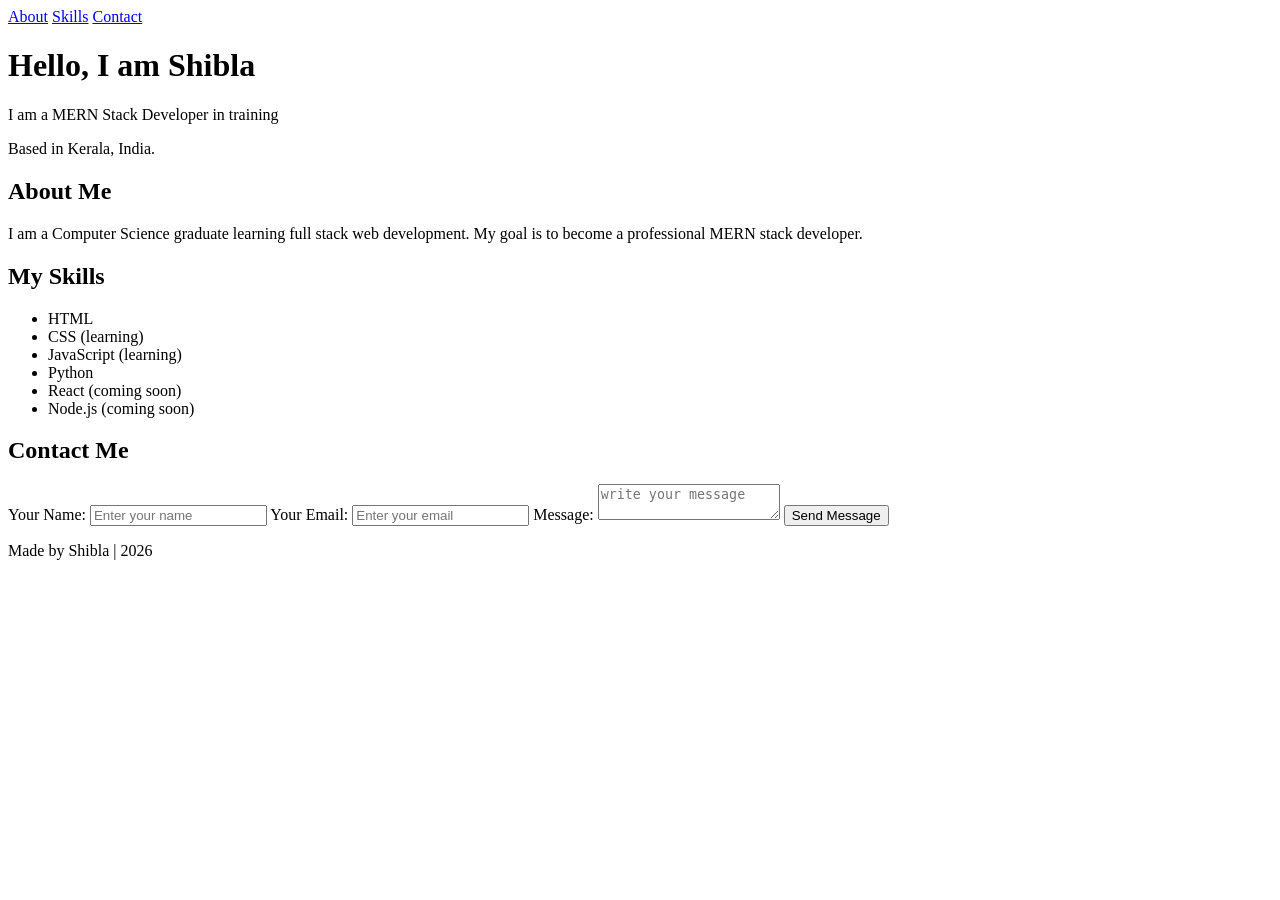
==== day01-html/index.html @ eee04cd0 "Day 01: First HTML portfolio page" ====
<DOCTYPE html>
  <html lang="en">
  <head>
    <meta charset="UTF-8"/>
    <meta name="viewport" content="width=device-width, initial-scale=1. 0"/>
    <title>Shibla -MERN Developer</title>
  </head>
 <body>

    <!--NAVIGATION-->
     <nav>
      <a href="#about">About</a>
      <a href="#skills">Skills</a>
      <a href="#contact">Contact</a>
     </nav>
    <!--HERO SECTION-->
     <header>
      <h1>Hello, I am Shibla</h1>
      <p>I am a MERN Stack Developer in training</p>
      <p>Based in Kerala, India.</p>
      </header>
      <!--ABOUT SECTION-->
     <section id="about">
        <h2>About Me</h2>
        <p>
          I am a Computer Science graduate learning full stack web development. My goal is to become a professional MERN stack developer.
                </p>
      </section>

      <!-- SKILLS SECTION-->
      <section id="skills">
        <h2>My Skills</h2>
        <ul>
          <li>HTML</li>
          <li>CSS (learning)</li>
          <li>JavaScript (learning)</li>
          <li>Python</li>
          <li>React (coming soon)</li>
          <li>Node.js (coming soon)</li>
        </ul>
      </section>
      <!--CONTACT DETAILS-->
      <section id="contact">
        <h2>Contact Me</h2>
        <form>
          <label for="name">Your Name:</label>
          <input type="text" id="name" placeholder="Enter your name"/>
        
          <label for="email">Your Email:</label>
          <input type="email" id="email" placeholder="Enter your email"/>

          <label for="message">Message:</label>
          <textarea id="message" placeholder="write your message"></textarea>    
          <button type="submit">Send Message</button>    
          </form>
      </section>

      <!--FOOTER-->
      <footer>
       <p> Made by Shibla | 2026</P>
      </footer>
 </body>
  </html
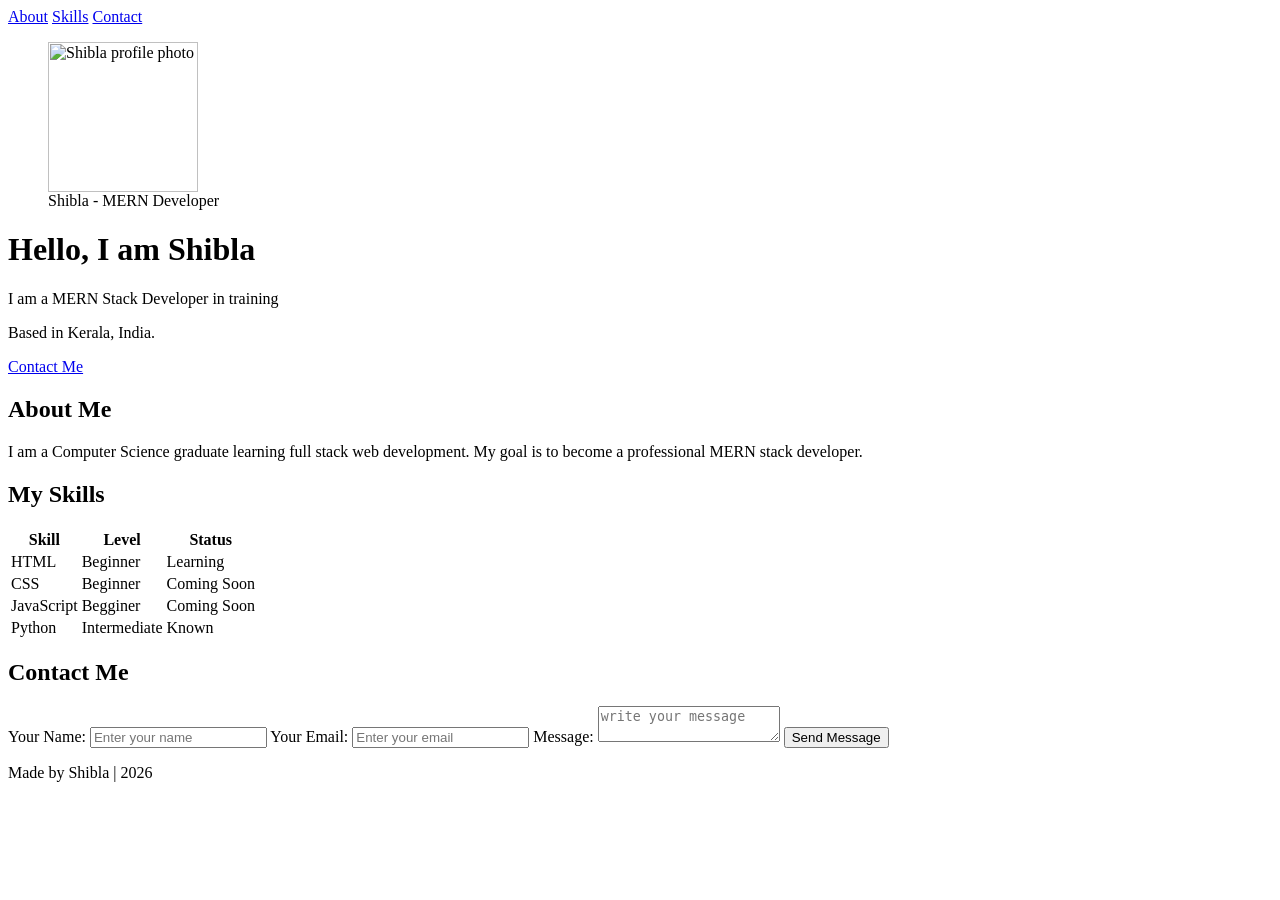
==== commit 20c19f66: "Day 02: Added image, figcaption and skills table" ====
--- a/day01-html/index.html
+++ b/day01-html/index.html
@@ -15,9 +15,18 @@
      </nav>
     <!--HERO SECTION-->
      <header>
+      <figure>
+        <img
+          src="https://placehold.co/150x150"
+          alt="Shibla profile photo"
+          width="150"
+          />
+          <figcaption>Shibla - MERN Developer</figcaption>
+       </figure>
       <h1>Hello, I am Shibla</h1>
       <p>I am a MERN Stack Developer in training</p>
       <p>Based in Kerala, India.</p>
+      <a href="mailto:shiblazain2gmail.com">Contact Me</a>
       </header>
       <!--ABOUT SECTION-->
      <section id="about">
@@ -30,14 +39,37 @@
       <!-- SKILLS SECTION-->
       <section id="skills">
         <h2>My Skills</h2>
-        <ul>
-          <li>HTML</li>
-          <li>CSS (learning)</li>
-          <li>JavaScript (learning)</li>
-          <li>Python</li>
-          <li>React (coming soon)</li>
-          <li>Node.js (coming soon)</li>
-        </ul>
+        <table>
+           <thead>
+             <tr>
+              <th>Skill</th>
+              <th>Level</th>
+              <th>Status</th>
+             </tr>
+           </thead>
+           <tbody>
+            <tr>
+              <td>HTML</td>
+              <td>Beginner</td>
+              <td>Learning</td>
+             </tr>
+             <tr>
+              <td>CSS </td>
+              <td>Beginner</td>
+              <td>Coming Soon</td>
+             </tr>
+             <tr>
+              <td>JavaScript</td>
+              <td>Begginer</td>
+              <td>Coming Soon</td>
+             </tr>
+             <tr>
+              <td>Python</td>
+              <td>Intermediate</td>
+              <td>Known</td>
+             </tr>
+           </tbody>
+          </table> 
       </section>
       <!--CONTACT DETAILS-->
       <section id="contact">
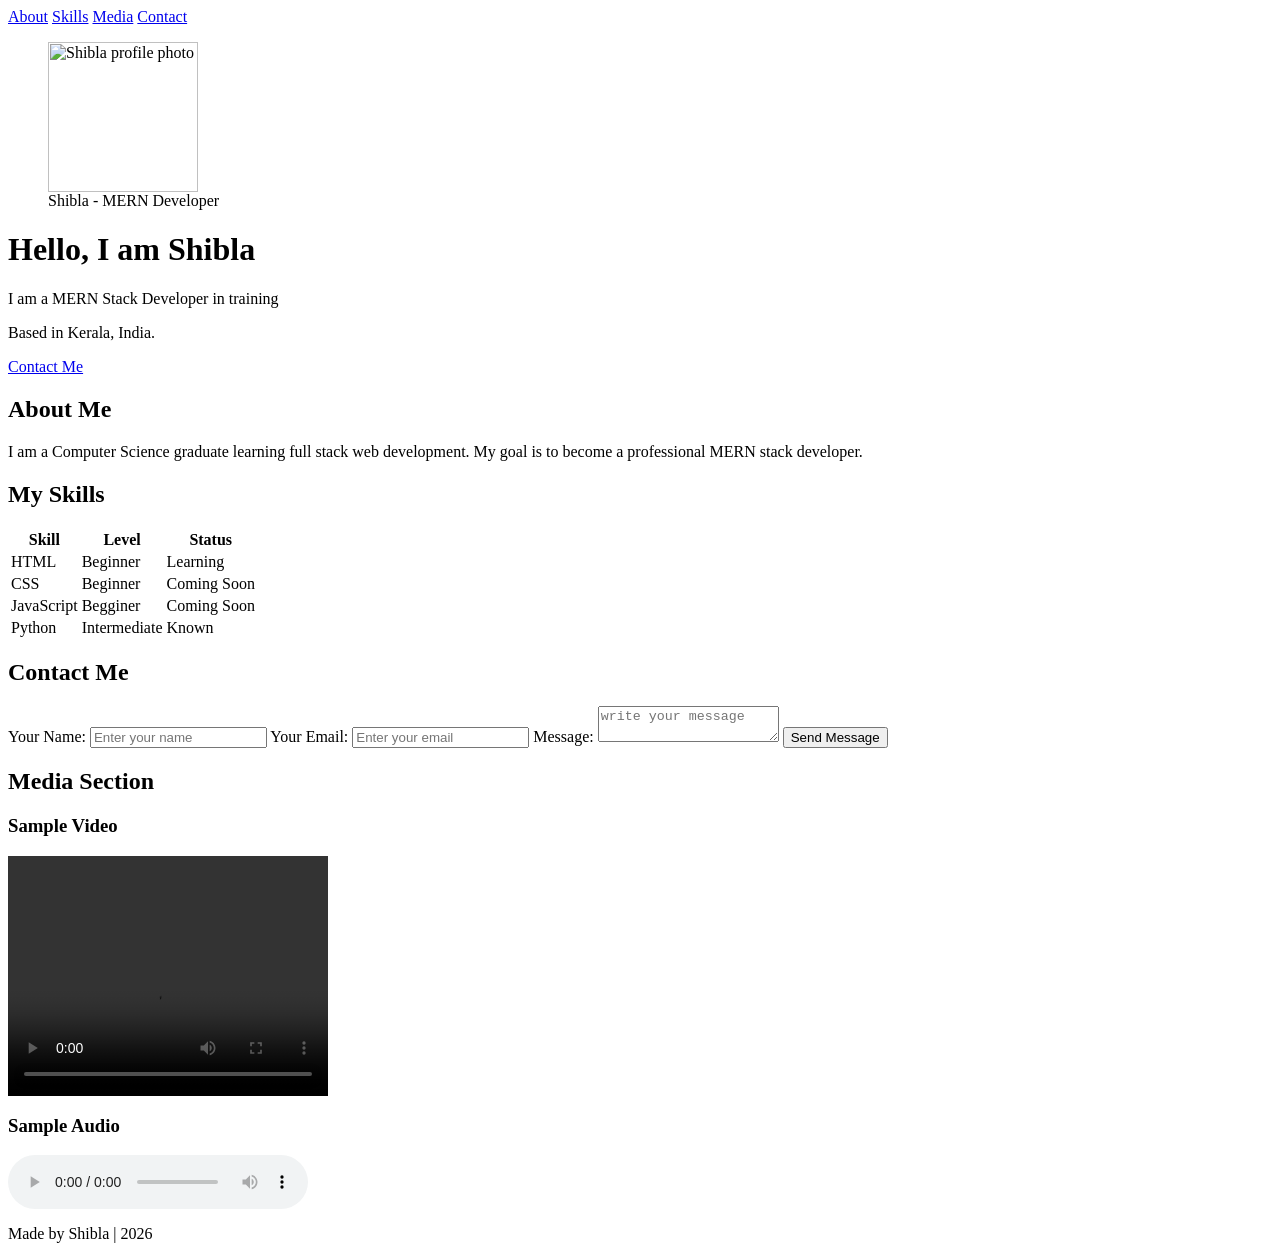
==== commit 488fb116: "Day 02: Added audio, video, figcaption, skills table" ====
--- a/day01-html/index.html
+++ b/day01-html/index.html
@@ -11,6 +11,7 @@
      <nav>
       <a href="#about">About</a>
       <a href="#skills">Skills</a>
+      <a href="#media">Media</a>
       <a href="#contact">Contact</a>
      </nav>
     <!--HERO SECTION-->
@@ -86,7 +87,28 @@
           <button type="submit">Send Message</button>    
           </form>
       </section>
-
+      <!--MEDIA SECTION-->
+      <section id="media">
+        <h2>Media Section</h2>
+        <!--VIDEO-->
+        <h3>Sample Video</h3>
+        <video width="320" height="240" controls>
+          <source
+            src="https://www.w3schools.com/html/mov_bbb.mp4"
+            type="video/mp4"
+            />
+            Your browser does not support video
+        </video>
+        <!--AUDIO-->
+        <h3>Sample Audio</h3>
+        <audio controls>
+          <source
+             src="https://www.w3schools.com/html/horse.mp3"
+             type="audio/mpeg"
+             />
+             Your browser does not support audio
+        </audio>
+       </section>
       <!--FOOTER-->
       <footer>
        <p> Made by Shibla | 2026</P>
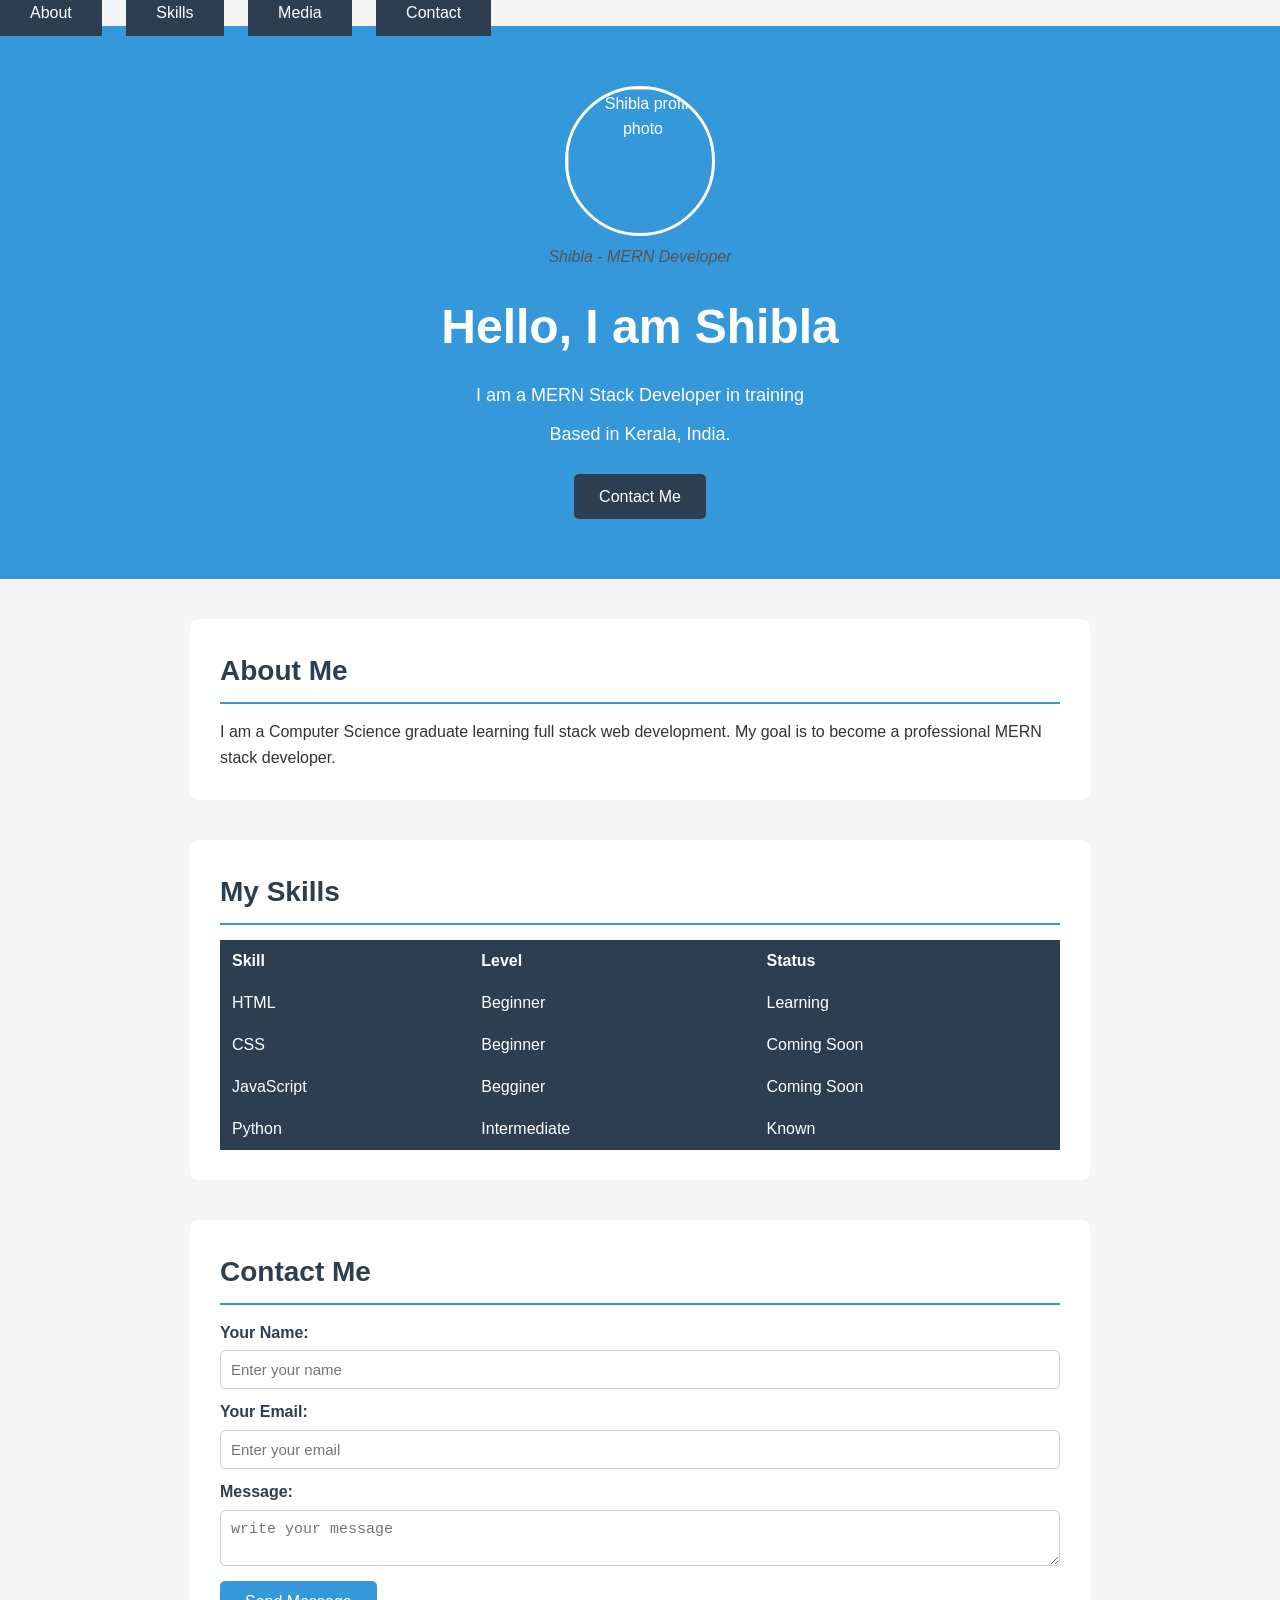
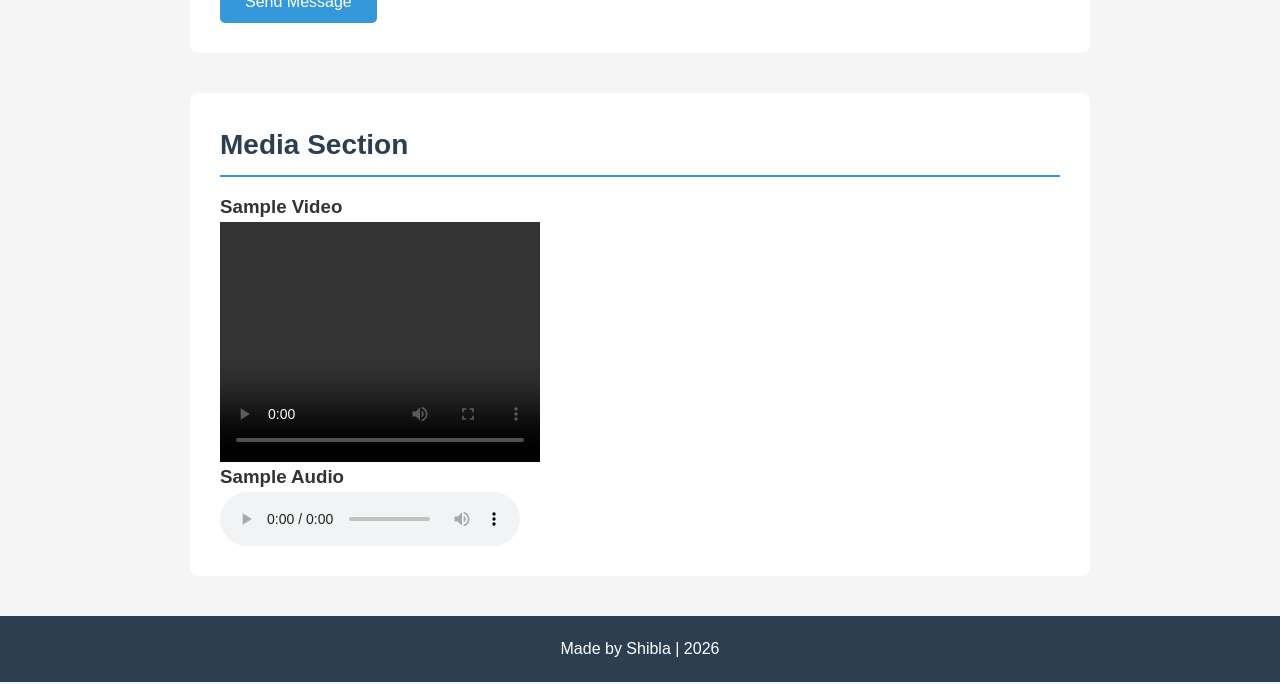
==== commit 2d043255: "Day 04: Added CSS styling to portfolio" ====
--- a/day01-html/index.html
+++ b/day01-html/index.html
@@ -4,6 +4,7 @@
     <meta charset="UTF-8"/>
     <meta name="viewport" content="width=device-width, initial-scale=1. 0"/>
     <title>Shibla -MERN Developer</title>
+    <link rel="stylesheet" href="style.css" >
   </head>
  <body>
 
--- a/day01-html/style.css
+++ b/day01-html/style.css
@@ -0,0 +1,167 @@
+/* ===== RESET =====*/
+* {
+  margin: 0;
+  padding: 0;
+  box-sizing: border-box;
+}
+
+/* ===== BODY ===== */
+body {
+  font-family: Arial, sans-serif;
+  font-size: 16px;
+  line-height: 1.6;
+  color: #333333;
+  background-color: #f5f5f5;
+}
+
+/* ===== NAVIGATION =====*/
+nav a {
+  color: #ffffff;
+  text-decoration: none;
+  margin-right: 20px;
+  font-size: 16px;
+  background-color: #2c3e50;
+  padding: 15px 30px;
+}
+
+nav a:hover {
+  color: #3498db;
+}
+
+/* ===== HEADER =====*/
+header {
+  background-color: #3498db;
+  color: white;
+  text-align: center;
+  padding: 60px 20px;
+}
+
+header h1 {
+  font-size: 48px;
+  margin-bottom: 15px;
+}
+
+header p {
+  font-size: 18px;
+  margin-bottom: 10px;
+}
+
+header a {
+  color: white;
+  background-color: #2c3e50;
+  padding: 10px 25px;
+  text-decoration: none;
+  border-radius: 5px;
+  display: inline-block;
+  margin-top: 15px;
+}
+
+header a:hover {
+  background-color: #1a252f;
+}
+
+/* ===== SECTIONS ===== */
+section {
+  max-width: 900px;
+  margin: 40px auto;
+  background-color: #ffffff;
+  padding: 30px;
+  border-radius: 8px;
+}
+
+section h2 {
+  font-size: 28px;
+  color: #2c3e50;
+  margin-bottom: 15px;
+  border-bottom: 2px solid #3498db;
+  padding-bottom: 8px;
+}
+
+/* ===== TABLE =====*/
+table {
+  width: 100%;
+  border-collapse: collapse;
+  margin-top: 15px;
+}
+
+th {
+  background-color: #2c3e50;
+  color: white;
+  padding: 12px;
+  text-align: left;
+}
+td {
+  background-color: #2c3e50;
+  color: white;
+  padding: 12px;
+  text-align: left;
+}
+tr:hover {
+  background-color: #f0f0f0;
+}
+
+/* ===== FORM =====*/
+label {
+  font-weight: bold;
+  color: #2c3e50;
+  display: block;
+  margin-top: 10px;
+}
+
+input,
+textarea {
+  padding: 10px;
+  border: 1px solid #cccccc;
+  border-radius: 5px;
+  font-size: 15px;
+  width: 100%;
+  margin-top: 5px;
+}
+
+input:focus,
+textarea:focus {
+  border-color: #3498db;
+  outline: none;
+}
+
+button {
+  background-color: #3498db;
+  color: white;
+  padding: 12px 25px;
+  border: none;
+  border-radius: 5px;
+  font-size: 16px;
+  cursor: pointer;
+  margin-top: 15px;
+}
+
+button:hover {
+  background-color: #2980b9;
+}
+
+/* ===== FOOTER ===== */
+footer {
+  background-color: #2c3e50;
+  color: white;
+  text-align: center;
+  padding: 20px;
+  margin-top: 40px;
+}
+
+/* ===== FIGURE =====*/
+figure {
+  text-align: center;
+  margin-bottom: 20px;
+}
+
+figcaption {
+  color: #555555;
+  margin-top: 8px;
+  font-style: italic;
+}
+
+/* ===== IMAGE =====*/
+img {
+  border-radius: 50%;
+  border: 3px solid white;
+}
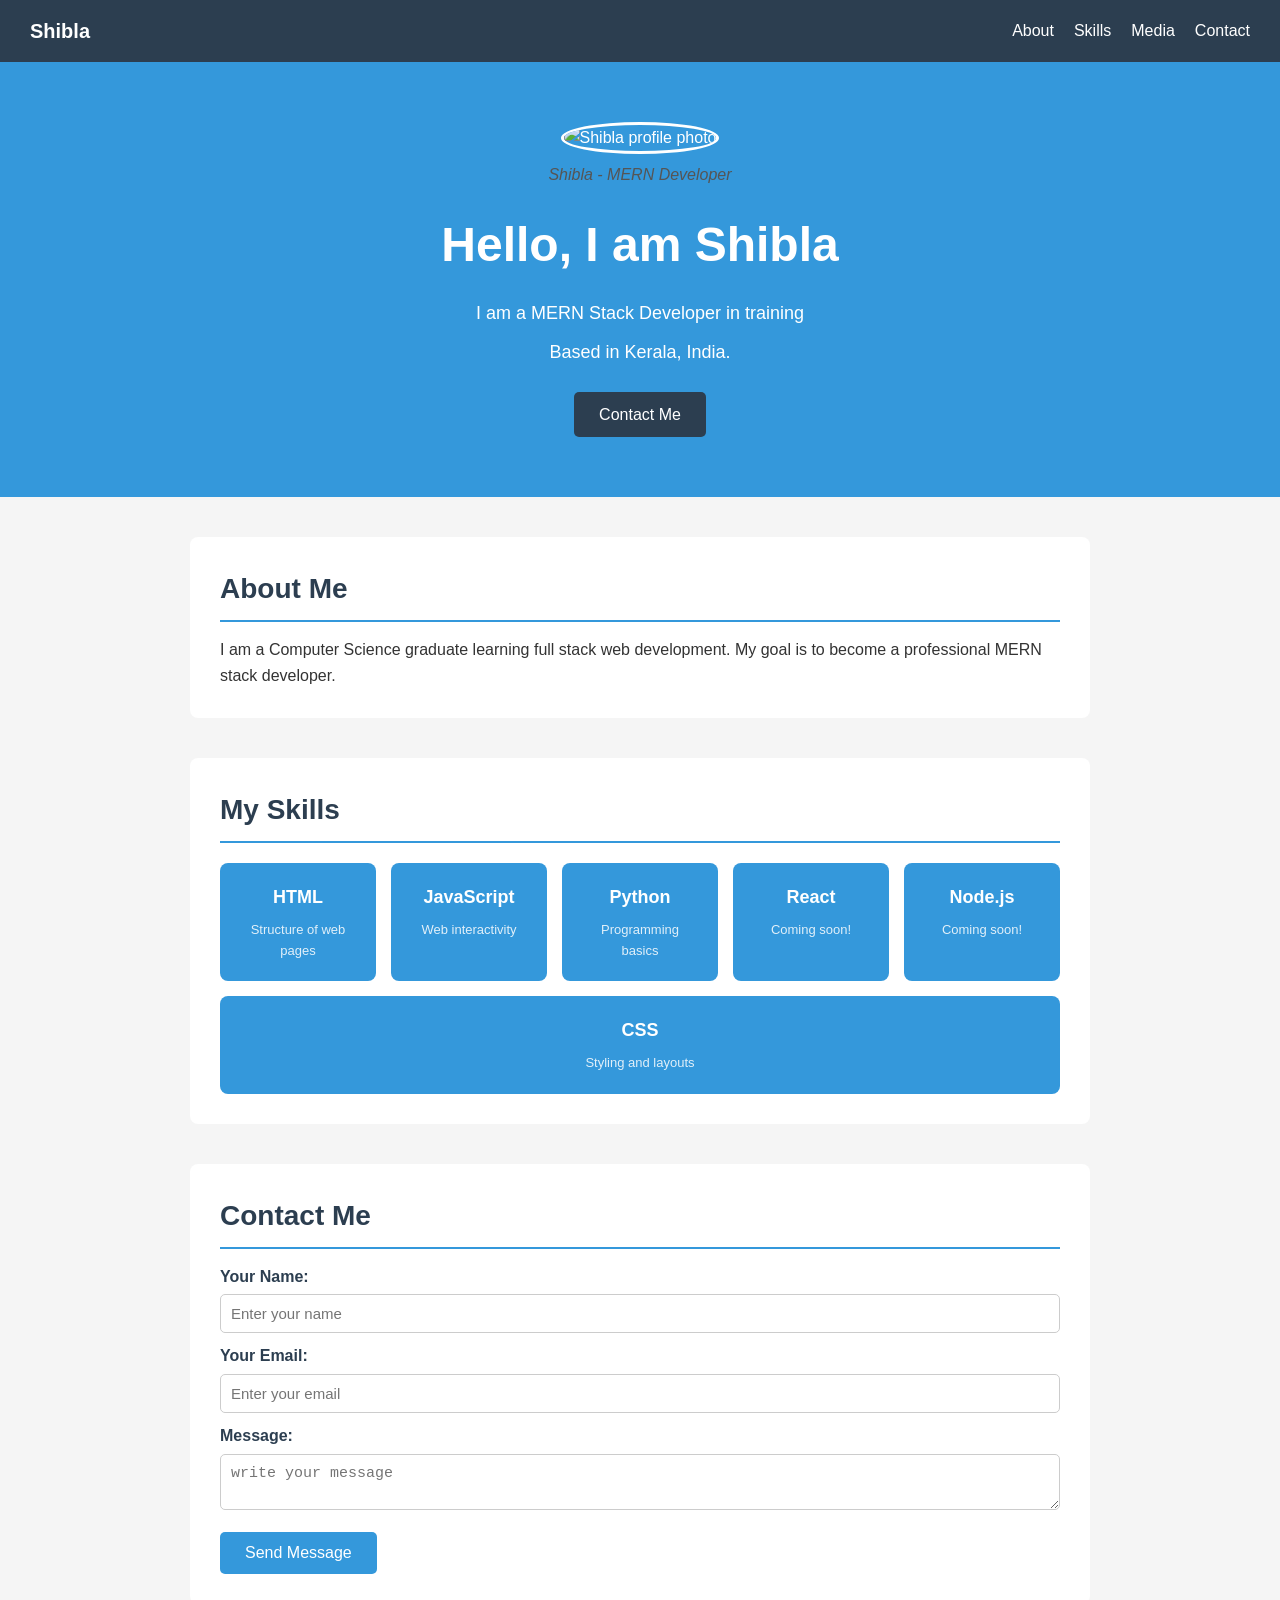
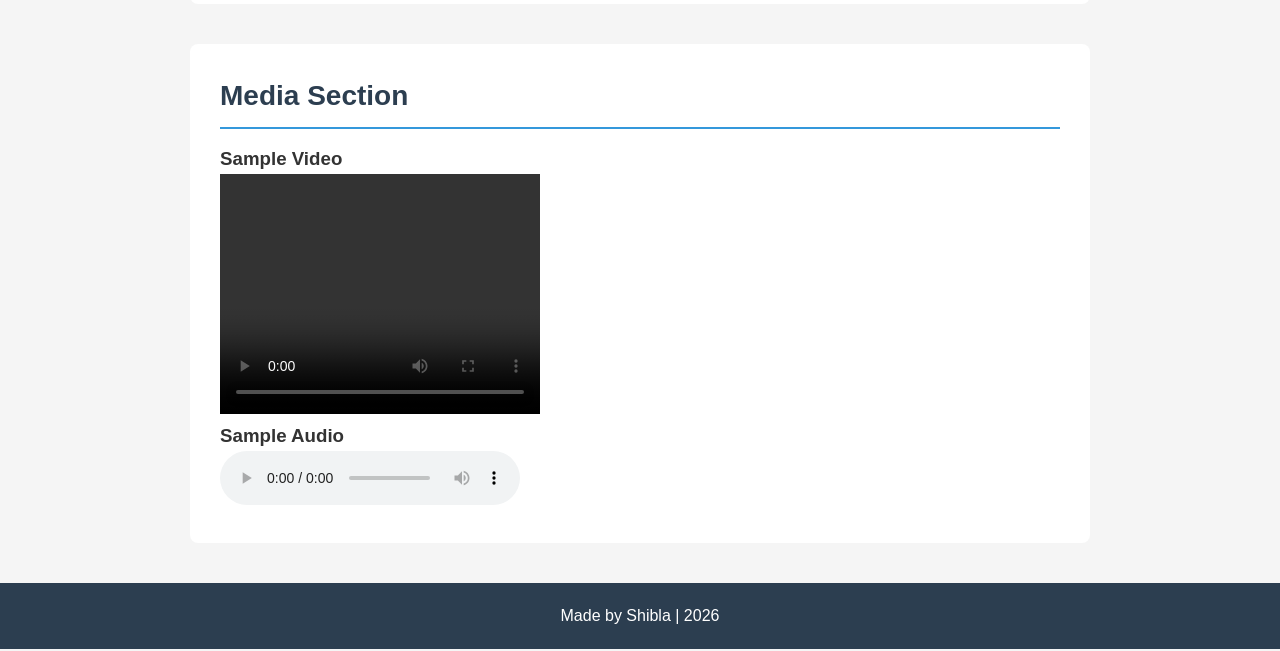
==== commit 8ab2029e: "Day 05: CSS+ Flexbox navbar and skills cards" ====
--- a/day01-html/index.html
+++ b/day01-html/index.html
@@ -1,118 +1,124 @@
-<DOCTYPE html>
-  <html lang="en">
+<!doctype html>
+<html lang="en">
   <head>
-    <meta charset="UTF-8"/>
-    <meta name="viewport" content="width=device-width, initial-scale=1. 0"/>
+    <meta charset="UTF-8" />
+    <meta name="viewport" content="width=device-width, initial-scale=1.0" />
     <title>Shibla -MERN Developer</title>
-    <link rel="stylesheet" href="style.css" >
+    <link rel="stylesheet" href="style.css" />
   </head>
- <body>
+  <body>
+    <!--NAVIGATION-->
+    <nav>
+      <!--Logo on the LEFT-->
+      <a href="#" class="nav-logo">Shibla</a>
 
-    <!--NAVIGATION-->
-     <nav>
-      <a href="#about">About</a>
-      <a href="#skills">Skills</a>
-      <a href="#media">Media</a>
-      <a href="#contact">Contact</a>
-     </nav>
+      <!--links on the RIGHT-->
+      <ul class="nav-links">
+        <li><a href="#about">About</a></li>
+        <li><a href="#skills">Skills</a></li>
+        <li><a href="#media">Media</a></li>
+        <li><a href="#contact">Contact</a></li>
+      </ul>
+    </nav>
+
     <!--HERO SECTION-->
-     <header>
+    <header>
       <figure>
         <img
           src="https://placehold.co/150x150"
           alt="Shibla profile photo"
           width="150"
-          />
-          <figcaption>Shibla - MERN Developer</figcaption>
-       </figure>
+        />
+        <figcaption>Shibla - MERN Developer</figcaption>
+      </figure>
       <h1>Hello, I am Shibla</h1>
       <p>I am a MERN Stack Developer in training</p>
       <p>Based in Kerala, India.</p>
-      <a href="mailto:shiblazain2gmail.com">Contact Me</a>
-      </header>
-      <!--ABOUT SECTION-->
-     <section id="about">
-        <h2>About Me</h2>
-        <p>
-          I am a Computer Science graduate learning full stack web development. My goal is to become a professional MERN stack developer.
-                </p>
-      </section>
+      <a href="mailto:shiblazain@gmail.com">Contact Me</a>
+    </header>
+    <!--ABOUT SECTION-->
+    <section id="about">
+      <h2>About Me</h2>
+      <p>
+        I am a Computer Science graduate learning full stack web development. My
+        goal is to become a professional MERN stack developer.
+      </p>
+    </section>
 
-      <!-- SKILLS SECTION-->
-      <section id="skills">
-        <h2>My Skills</h2>
-        <table>
-           <thead>
-             <tr>
-              <th>Skill</th>
-              <th>Level</th>
-              <th>Status</th>
-             </tr>
-           </thead>
-           <tbody>
-            <tr>
-              <td>HTML</td>
-              <td>Beginner</td>
-              <td>Learning</td>
-             </tr>
-             <tr>
-              <td>CSS </td>
-              <td>Beginner</td>
-              <td>Coming Soon</td>
-             </tr>
-             <tr>
-              <td>JavaScript</td>
-              <td>Begginer</td>
-              <td>Coming Soon</td>
-             </tr>
-             <tr>
-              <td>Python</td>
-              <td>Intermediate</td>
-              <td>Known</td>
-             </tr>
-           </tbody>
-          </table> 
-      </section>
-      <!--CONTACT DETAILS-->
-      <section id="contact">
-        <h2>Contact Me</h2>
-        <form>
-          <label for="name">Your Name:</label>
-          <input type="text" id="name" placeholder="Enter your name"/>
-        
-          <label for="email">Your Email:</label>
-          <input type="email" id="email" placeholder="Enter your email"/>
+    <!-- SKILLS SECTION-->
+    <section id="skills">
+      <h2>My Skills</h2>
+      <div class="skills-grid">
+        <div class="skill-card">
+          <h3>HTML</h3>
+          <p>Structure of web pages</p>
+        </div>
+        <div class="skill-card">
+          <h3>JavaScript</h3>
+          <p>Web interactivity</p>
+        </div>
 
-          <label for="message">Message:</label>
-          <textarea id="message" placeholder="write your message"></textarea>    
-          <button type="submit">Send Message</button>    
-          </form>
-      </section>
-      <!--MEDIA SECTION-->
-      <section id="media">
-        <h2>Media Section</h2>
-        <!--VIDEO-->
-        <h3>Sample Video</h3>
-        <video width="320" height="240" controls>
-          <source
-            src="https://www.w3schools.com/html/mov_bbb.mp4"
-            type="video/mp4"
-            />
-            Your browser does not support video
-        </video>
-        <!--AUDIO-->
-        <h3>Sample Audio</h3>
-        <audio controls>
-          <source
-             src="https://www.w3schools.com/html/horse.mp3"
-             type="audio/mpeg"
-             />
-             Your browser does not support audio
-        </audio>
-       </section>
-      <!--FOOTER-->
-      <footer>
-       <p> Made by Shibla | 2026</P>
-      </footer>
- </body>
-  </html
+        <div class="skill-card">
+          <h3>Python</h3>
+          <p>Programming basics</p>
+        </div>
+
+        <div class="skill-card">
+          <h3>React</h3>
+          <p>Coming soon!</p>
+        </div>
+
+        <div class="skill-card">
+          <h3>Node.js</h3>
+          <p>Coming soon!</p>
+        </div>
+
+        <div class="skill-card">
+          <h3>CSS</h3>
+          <p>Styling and layouts</p>
+        </div>
+      </div>
+    </section>
+    <!--CONTACT DETAILS-->
+    <section id="contact">
+      <h2>Contact Me</h2>
+      <form>
+        <label for="name">Your Name:</label>
+        <input type="text" id="name" placeholder="Enter your name" />
+
+        <label for="email">Your Email:</label>
+        <input type="email" id="email" placeholder="Enter your email" />
+
+        <label for="message">Message:</label>
+        <textarea id="message" placeholder="write your message"></textarea>
+        <button type="submit">Send Message</button>
+      </form>
+    </section>
+    <!--MEDIA SECTION-->
+    <section id="media">
+      <h2>Media Section</h2>
+      <!--VIDEO-->
+      <h3>Sample Video</h3>
+      <video width="320" height="240" controls>
+        <source
+          src="https://www.w3schools.com/html/mov_bbb.mp4"
+          type="video/mp4"
+        />
+        Your browser does not support video
+      </video>
+      <!--AUDIO-->
+      <h3>Sample Audio</h3>
+      <audio controls>
+        <source
+          src="https://www.w3schools.com/html/horse.mp3"
+          type="audio/mpeg"
+        />
+        Your browser does not support audio
+      </audio>
+    </section>
+    <!--FOOTER-->
+    <footer>
+      <p>Made by Shibla | 2026</p>
+    </footer>
+  </body>
+</html>
--- a/day01-html/style.css
+++ b/day01-html/style.css
@@ -15,16 +15,34 @@
 }
 
 /* ===== NAVIGATION =====*/
-nav a {
+nav {
+  background-color: #2c3e50;
+  display: flex;
+  justify-content: space-between;
+  align-items: center;
+  padding: 15px 30px;
+}
+
+.nav-logo {
+  color: white;
+  font-size: 20px;
+  font-weight: bold;
+  text-decoration: none;
+}
+
+.nav-links {
+  display: flex;
+  gap: 20px;
+  list-style: none;
+}
+
+.nav-links a {
   color: #ffffff;
   text-decoration: none;
-  margin-right: 20px;
   font-size: 16px;
-  background-color: #2c3e50;
-  padding: 15px 30px;
-}
-
-nav a:hover {
+}
+
+.nav-links a:hover {
   color: #3498db;
 }
 
@@ -91,8 +109,6 @@
   text-align: left;
 }
 td {
-  background-color: #2c3e50;
-  color: white;
   padding: 12px;
   text-align: left;
 }
@@ -165,3 +181,32 @@
   border-radius: 50%;
   border: 3px solid white;
 }
+
+.skills-grid {
+  display: flex;
+  flex-wrap: wrap;
+  gap: 15px;
+  margin-top: 20px;
+}
+.skill-card {
+  background-color: #3498db;
+  color: white;
+  padding: 20px;
+  border-radius: 8px;
+  flex: 1;
+  min-width: 150px;
+  text-align: center;
+}
+.skill-card h3 {
+  font-size: 18px;
+  margin-bottom: 8px;
+}
+.skill-card p {
+  font-size: 13px;
+  opacity: 0.85;
+}
+.skill-card:hover {
+  background-color: #2980b9;
+  transform: translateY(-3px);
+  transition: all 0.3s ease;
+}
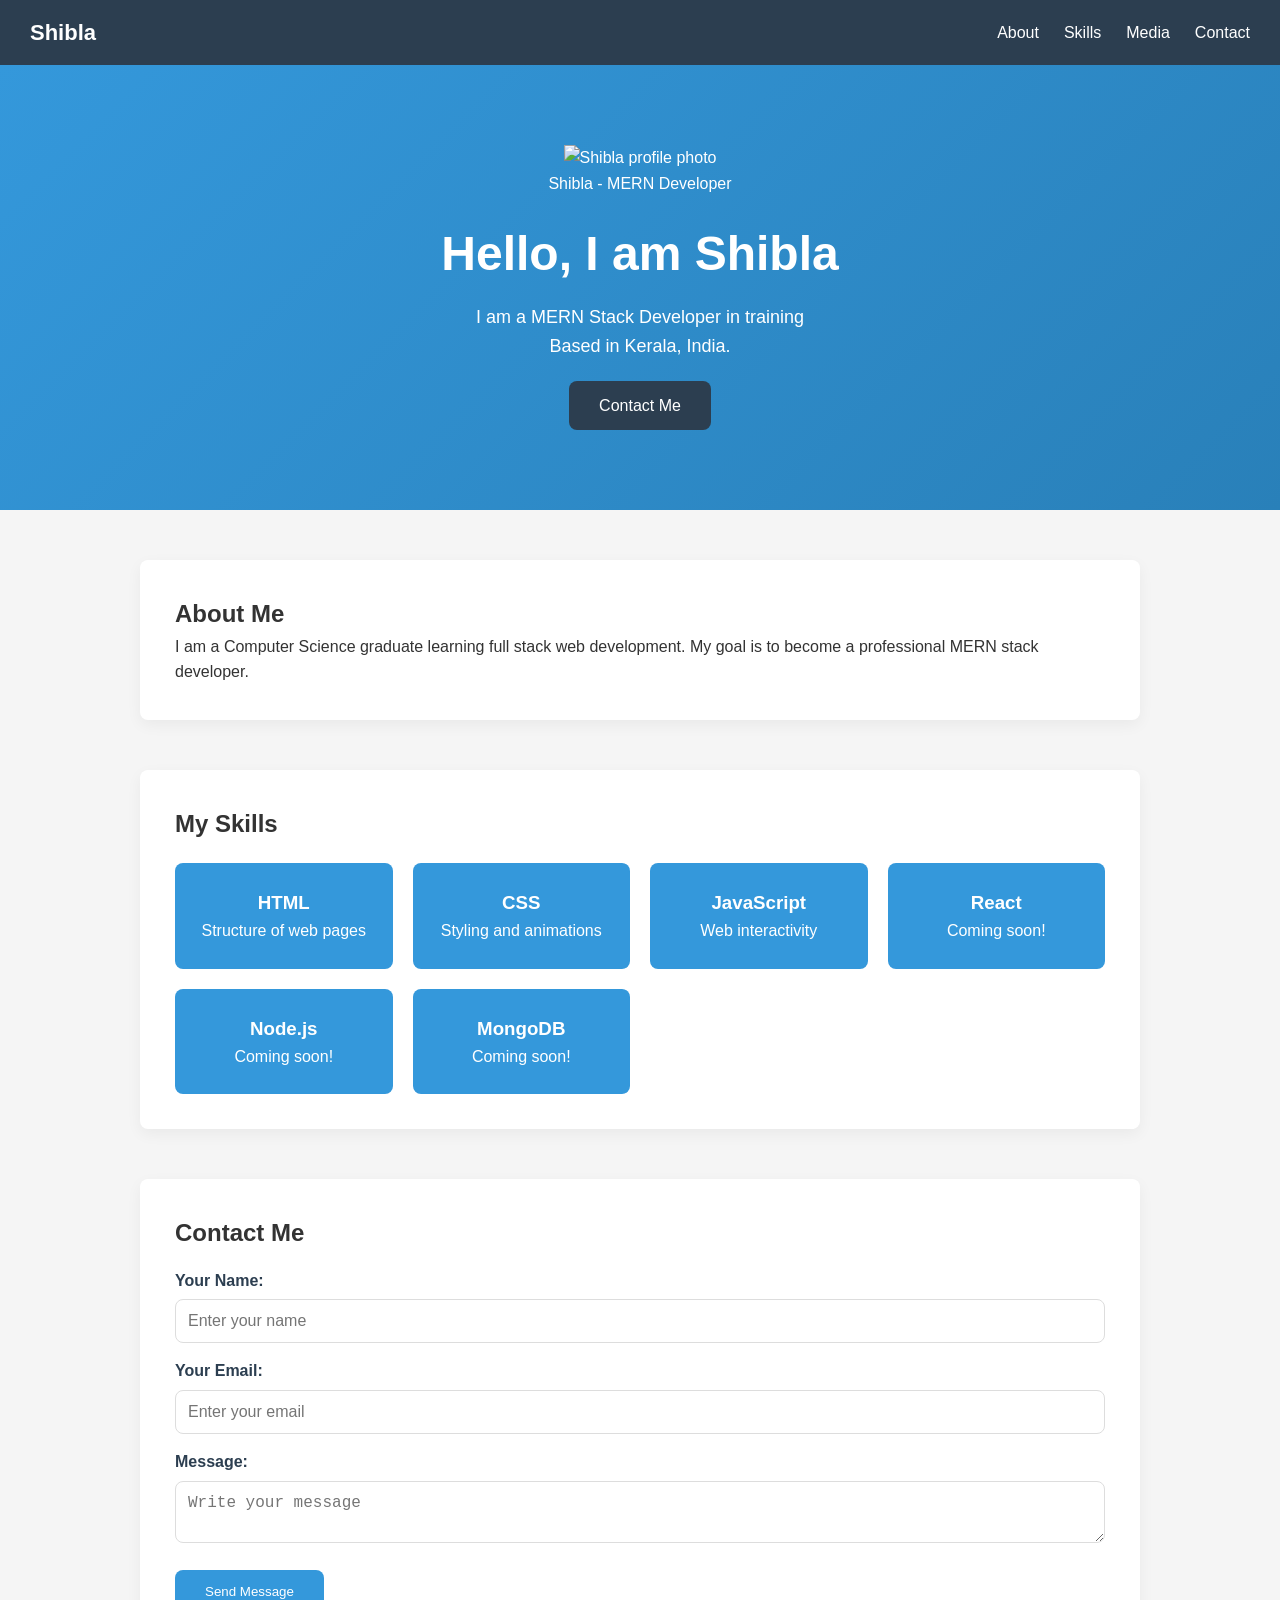
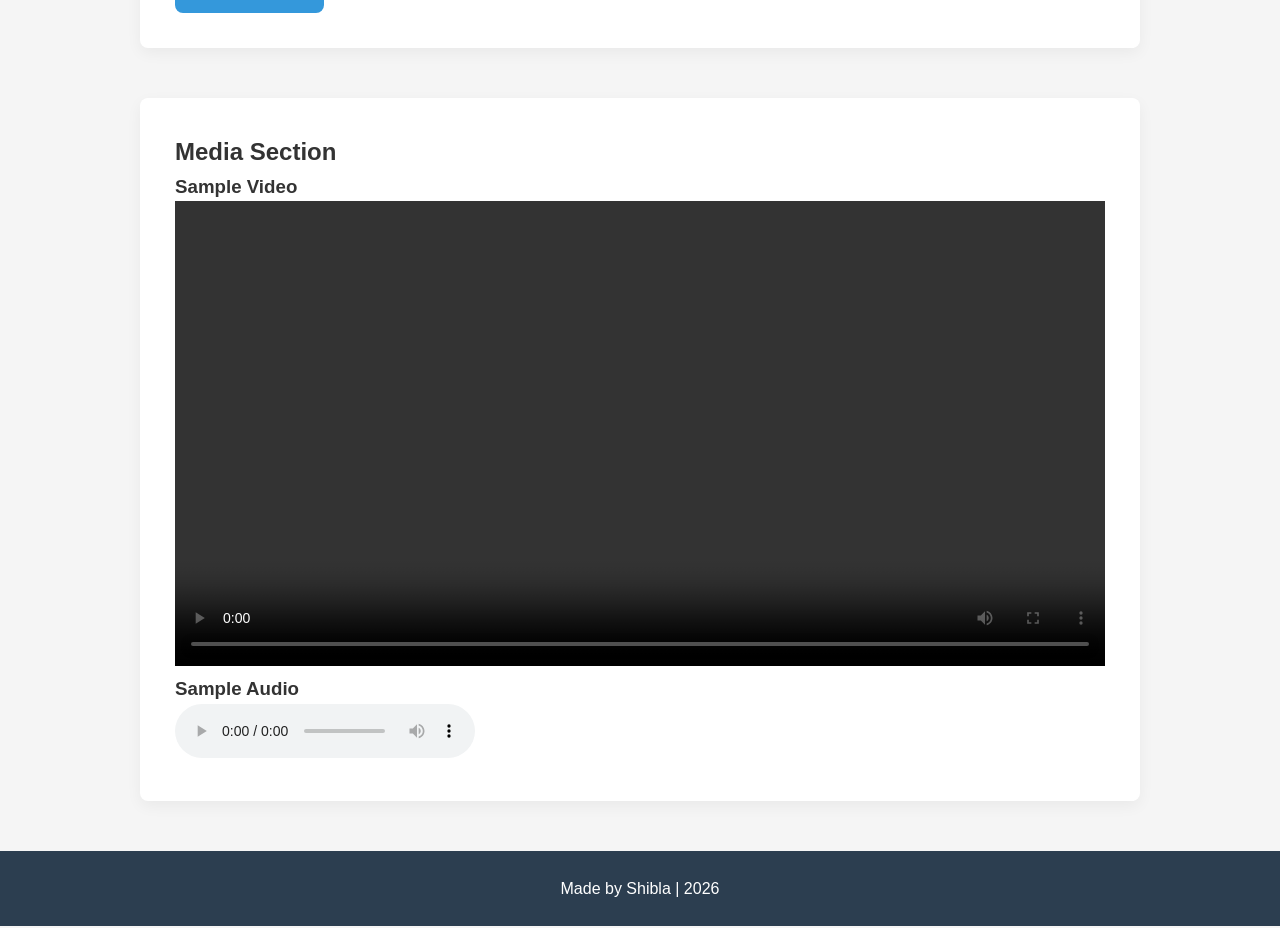
==== commit 4c8317d5: "Day 08: JavaScript basics - variables, data types, console" ====
--- a/day01-html/index.html
+++ b/day01-html/index.html
@@ -3,16 +3,23 @@
   <head>
     <meta charset="UTF-8" />
     <meta name="viewport" content="width=device-width, initial-scale=1.0" />
-    <title>Shibla -MERN Developer</title>
+    <title>Shibla - MERN Developer</title>
     <link rel="stylesheet" href="style.css" />
   </head>
   <body>
-    <!--NAVIGATION-->
+    <!-- NAVIGATION -->
     <nav>
-      <!--Logo on the LEFT-->
       <a href="#" class="nav-logo">Shibla</a>
 
-      <!--links on the RIGHT-->
+      <!-- Checkbox for Pure CSS Hamburger -->
+      <input type="checkbox" id="nav-toggle" class="nav-toggle" />
+
+      <label for="nav-toggle" class="hamburger">
+        <span></span>
+        <span></span>
+        <span></span>
+      </label>
+
       <ul class="nav-links">
         <li><a href="#about">About</a></li>
         <li><a href="#skills">Skills</a></li>
@@ -21,7 +28,7 @@
       </ul>
     </nav>
 
-    <!--HERO SECTION-->
+    <!-- HERO SECTION -->
     <header>
       <figure>
         <img
@@ -36,7 +43,8 @@
       <p>Based in Kerala, India.</p>
       <a href="mailto:shiblazain@gmail.com">Contact Me</a>
     </header>
-    <!--ABOUT SECTION-->
+
+    <!-- ABOUT SECTION -->
     <section id="about">
       <h2>About Me</h2>
       <p>
@@ -45,7 +53,7 @@
       </p>
     </section>
 
-    <!-- SKILLS SECTION-->
+    <!-- SKILLS SECTION -->
     <section id="skills">
       <h2>My Skills</h2>
       <div class="skills-grid">
@@ -54,32 +62,29 @@
           <p>Structure of web pages</p>
         </div>
         <div class="skill-card">
+          <h3>CSS</h3>
+          <p>Styling and animations</p>
+        </div>
+        <div class="skill-card">
           <h3>JavaScript</h3>
           <p>Web interactivity</p>
         </div>
-
-        <div class="skill-card">
-          <h3>Python</h3>
-          <p>Programming basics</p>
-        </div>
-
         <div class="skill-card">
           <h3>React</h3>
           <p>Coming soon!</p>
         </div>
-
         <div class="skill-card">
           <h3>Node.js</h3>
           <p>Coming soon!</p>
         </div>
-
         <div class="skill-card">
-          <h3>CSS</h3>
-          <p>Styling and layouts</p>
+          <h3>MongoDB</h3>
+          <p>Coming soon!</p>
         </div>
       </div>
     </section>
-    <!--CONTACT DETAILS-->
+
+    <!-- CONTACT SECTION -->
     <section id="contact">
       <h2>Contact Me</h2>
       <form>
@@ -90,23 +95,24 @@
         <input type="email" id="email" placeholder="Enter your email" />
 
         <label for="message">Message:</label>
-        <textarea id="message" placeholder="write your message"></textarea>
+        <textarea id="message" placeholder="Write your message"></textarea>
+
         <button type="submit">Send Message</button>
       </form>
     </section>
-    <!--MEDIA SECTION-->
+
+    <!-- MEDIA SECTION -->
     <section id="media">
       <h2>Media Section</h2>
-      <!--VIDEO-->
       <h3>Sample Video</h3>
-      <video width="320" height="240" controls>
+      <video width="100%" controls>
         <source
           src="https://www.w3schools.com/html/mov_bbb.mp4"
           type="video/mp4"
         />
         Your browser does not support video
       </video>
-      <!--AUDIO-->
+
       <h3>Sample Audio</h3>
       <audio controls>
         <source
@@ -116,9 +122,12 @@
         Your browser does not support audio
       </audio>
     </section>
-    <!--FOOTER-->
+
+    <!-- FOOTER -->
     <footer>
       <p>Made by Shibla | 2026</p>
     </footer>
+    <!-- Add before </body> tag -->
+    <script src="script.js"></script>
   </body>
 </html>
--- a/day01-html/style.css
+++ b/day01-html/style.css
@@ -1,212 +1,273 @@
-/* ===== RESET =====*/
+/* ===== CSS VARIABLES ===== */
+:root {
+  --primary: #3498db;
+  --secondary: #2c3e50;
+  --text: #333333;
+  --bg: #f5f5f5;
+  --white: #ffffff;
+  --radius: 8px;
+}
+
+/* ===== RESET ===== */
 * {
   margin: 0;
   padding: 0;
   box-sizing: border-box;
 }
 
-/* ===== BODY ===== */
 body {
   font-family: Arial, sans-serif;
   font-size: 16px;
   line-height: 1.6;
-  color: #333333;
-  background-color: #f5f5f5;
-}
-
-/* ===== NAVIGATION =====*/
+  color: var(--text);
+  background-color: var(--bg);
+}
+
+/* ================== NAVIGATION ================== */
 nav {
-  background-color: #2c3e50;
+  background-color: var(--secondary);
   display: flex;
   justify-content: space-between;
   align-items: center;
   padding: 15px 30px;
+  position: sticky;
+  top: 0;
+  z-index: 100;
+  animation: fadeInDown 0.8s ease forwards;
 }
 
 .nav-logo {
-  color: white;
-  font-size: 20px;
+  color: var(--white);
+  font-size: 22px;
   font-weight: bold;
   text-decoration: none;
 }
 
 .nav-links {
   display: flex;
-  gap: 20px;
+  gap: 25px;
   list-style: none;
 }
 
 .nav-links a {
-  color: #ffffff;
+  color: var(--white);
   text-decoration: none;
   font-size: 16px;
+  transition: all 0.3s ease;
 }
 
 .nav-links a:hover {
-  color: #3498db;
-}
-
-/* ===== HEADER =====*/
+  color: var(--primary);
+}
+
+/* Hamburger Menu */
+.nav-toggle {
+  display: none;
+}
+
+.hamburger {
+  display: none;
+  flex-direction: column;
+  gap: 5px;
+  cursor: pointer;
+}
+
+.hamburger span {
+  width: 28px;
+  height: 3px;
+  background-color: var(--white);
+  transition: all 0.3s ease;
+}
+
+/* ================== HEADER ================== */
 header {
-  background-color: #3498db;
-  color: white;
+  background: linear-gradient(135deg, var(--primary), #2980b9);
+  color: var(--white);
   text-align: center;
-  padding: 60px 20px;
+  padding: 80px 20px; /* Fixed here */
 }
 
 header h1 {
   font-size: 48px;
-  margin-bottom: 15px;
+  margin: 20px 0 10px;
+  animation: fadeInUp 1s ease 0.3s forwards;
+  opacity: 0;
 }
 
 header p {
   font-size: 18px;
-  margin-bottom: 10px;
+  animation: fadeInUp 1s ease 0.6s forwards;
+  opacity: 0;
 }
 
 header a {
-  color: white;
-  background-color: #2c3e50;
-  padding: 10px 25px;
+  display: inline-block;
+  margin-top: 20px;
+  background-color: var(--secondary);
+  color: var(--white);
+  padding: 12px 30px;
+  border-radius: var(--radius);
   text-decoration: none;
-  border-radius: 5px;
-  display: inline-block;
-  margin-top: 15px;
+  transition: all 0.3s ease;
 }
 
 header a:hover {
   background-color: #1a252f;
-}
-
-/* ===== SECTIONS ===== */
+  transform: translateY(-3px);
+}
+
+/* ================== SECTIONS ================== */
 section {
-  max-width: 900px;
-  margin: 40px auto;
-  background-color: #ffffff;
-  padding: 30px;
-  border-radius: 8px;
-}
-
-section h2 {
-  font-size: 28px;
-  color: #2c3e50;
-  margin-bottom: 15px;
-  border-bottom: 2px solid #3498db;
-  padding-bottom: 8px;
-}
-
-/* ===== TABLE =====*/
-table {
-  width: 100%;
-  border-collapse: collapse;
+  max-width: 1000px;
+  margin: 50px auto;
+  background-color: var(--white);
+  padding: 35px;
+  border-radius: var(--radius);
+  box-shadow: 0 5px 15px rgba(0, 0, 0, 0.05);
+  animation: fadeInUp 0.8s ease forwards;
+}
+
+/* ================== SKILLS GRID ================== */
+.skills-grid {
+  display: grid;
+  grid-template-columns: repeat(auto-fit, minmax(180px, 1fr));
+  gap: 20px;
+  margin-top: 20px;
+}
+
+.skill-card {
+  background-color: var(--primary);
+  color: var(--white);
+  padding: 25px 15px;
+  border-radius: var(--radius);
+  text-align: center;
+  transition: all 0.3s ease;
+}
+
+.skill-card:hover {
+  transform: translateY(-8px) scale(1.03);
+  box-shadow: 0 10px 25px rgba(0, 0, 0, 0.15);
+}
+
+/* ================== FORM ================== */
+form label {
+  display: block;
   margin-top: 15px;
-}
-
-th {
-  background-color: #2c3e50;
-  color: white;
-  padding: 12px;
-  text-align: left;
-}
-td {
-  padding: 12px;
-  text-align: left;
-}
-tr:hover {
-  background-color: #f0f0f0;
-}
-
-/* ===== FORM =====*/
-label {
   font-weight: bold;
-  color: #2c3e50;
-  display: block;
-  margin-top: 10px;
+  color: var(--secondary);
 }
 
 input,
 textarea {
-  padding: 10px;
-  border: 1px solid #cccccc;
-  border-radius: 5px;
-  font-size: 15px;
   width: 100%;
-  margin-top: 5px;
-}
-
-input:focus,
-textarea:focus {
-  border-color: #3498db;
-  outline: none;
+  padding: 12px;
+  margin-top: 6px;
+  border: 1px solid #ddd;
+  border-radius: var(--radius);
+  font-size: 16px;
 }
 
 button {
-  background-color: #3498db;
+  background-color: var(--primary);
   color: white;
-  padding: 12px 25px;
+  padding: 14px 30px;
   border: none;
-  border-radius: 5px;
-  font-size: 16px;
+  border-radius: var(--radius);
+  margin-top: 20px;
   cursor: pointer;
-  margin-top: 15px;
+  transition: all 0.3s ease;
 }
 
 button:hover {
   background-color: #2980b9;
-}
-
-/* ===== FOOTER ===== */
+  transform: translateY(-2px);
+}
+
+/* Footer */
 footer {
-  background-color: #2c3e50;
-  color: white;
   text-align: center;
-  padding: 20px;
+  padding: 25px;
+  background-color: var(--secondary);
+  color: var(--white);
   margin-top: 40px;
 }
 
-/* ===== FIGURE =====*/
-figure {
-  text-align: center;
-  margin-bottom: 20px;
-}
-
-figcaption {
-  color: #555555;
-  margin-top: 8px;
-  font-style: italic;
-}
-
-/* ===== IMAGE =====*/
-img {
-  border-radius: 50%;
-  border: 3px solid white;
-}
-
-.skills-grid {
-  display: flex;
-  flex-wrap: wrap;
-  gap: 15px;
-  margin-top: 20px;
-}
-.skill-card {
-  background-color: #3498db;
-  color: white;
-  padding: 20px;
-  border-radius: 8px;
-  flex: 1;
-  min-width: 150px;
-  text-align: center;
-}
-.skill-card h3 {
-  font-size: 18px;
-  margin-bottom: 8px;
-}
-.skill-card p {
-  font-size: 13px;
-  opacity: 0.85;
-}
-.skill-card:hover {
-  background-color: #2980b9;
-  transform: translateY(-3px);
-  transition: all 0.3s ease;
-}
+/* ================== RESPONSIVE ================== */
+@media (max-width: 768px) {
+  .hamburger {
+    display: flex;
+  }
+
+  .nav-links {
+    position: fixed;
+    top: 75px;
+    left: -100%;
+    width: 100%;
+    height: calc(100vh - 75px);
+    background-color: var(--secondary);
+    flex-direction: column;
+    align-items: center;
+    padding-top: 50px;
+    gap: 30px;
+    transition: left 0.4s ease;
+  }
+
+  .nav-toggle:checked ~ .nav-links {
+    left: 0;
+  }
+
+  header h1 {
+    font-size: 32px;
+  }
+
+  header {
+    padding: 60px 15px;
+  }
+}
+
+@media (max-width: 480px) {
+  section {
+    margin: 20px 10px;
+    padding: 20px;
+  }
+}
+
+/* ================== ANIMATIONS ================== */
+@keyframes fadeInDown {
+  from {
+    opacity: 0;
+    transform: translateY(-30px);
+  }
+  to {
+    opacity: 1;
+    transform: translateY(0);
+  }
+}
+
+@keyframes fadeInUp {
+  from {
+    opacity: 0;
+    transform: translateY(40px);
+  }
+  to {
+    opacity: 1;
+    transform: translateY(0);
+  }
+}
+
+/* Profile Image Pulse */
+figure img {
+  animation: pulse 2s ease infinite;
+}
+
+@keyframes pulse {
+  0% {
+    transform: scale(1);
+  }
+  50% {
+    transform: scale(1.05);
+  }
+  100% {
+    transform: scale(1);
+  }
+}
